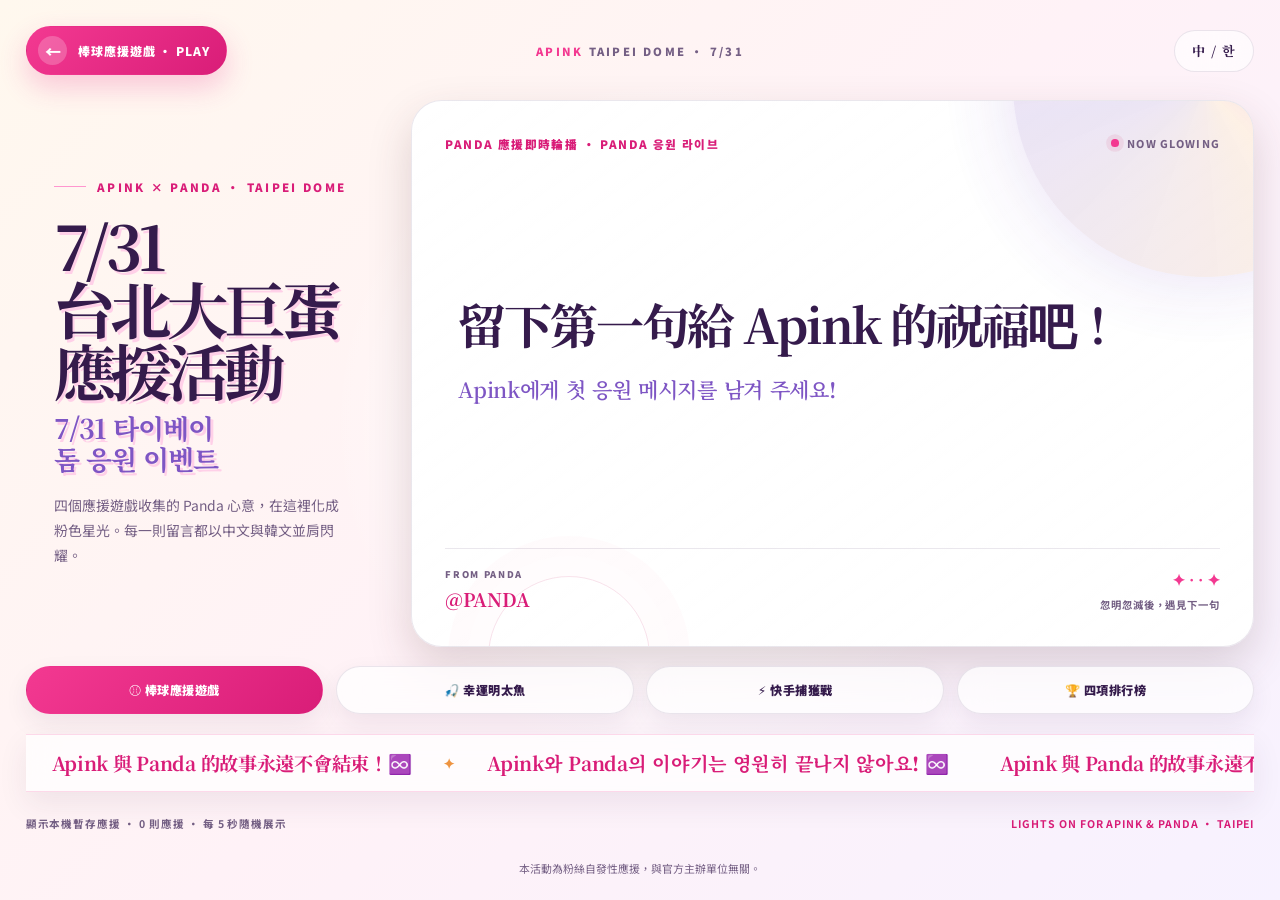
==== index.html @ 635378bd "Move baseball game to dedicated page" ====
<!doctype html>
<html lang="zh-Hant">
  <head>
    <meta charset="utf-8" />
    <meta name="viewport" content="width=device-width, initial-scale=1" />
    <title>7/31 台北大巨蛋應援活動 | Apink × PANDA</title>
    <meta
      name="description"
      content="7/31 Apink 台北大巨蛋應援活動首頁，隨機展示四個應援遊戲收集的中韓雙語留言。"
    />
    <link rel="preconnect" href="https://fonts.googleapis.com" />
    <link rel="preconnect" href="https://fonts.gstatic.com" crossorigin />
    <link
      href="https://fonts.googleapis.com/css2?family=Noto+Sans+KR:wght@500;700;900&amp;family=Noto+Sans+TC:wght@500;700;900&amp;family=Noto+Serif+KR:wght@600;700&amp;family=Noto+Serif+TC:wght@600;700&amp;family=Outfit:wght@500;700;900&amp;display=swap"
      rel="stylesheet"
    />
    <link rel="stylesheet" href="./cheer-wall.css?v=20260727-3" />
  </head>
  <body class="cheer-home-page">
    <a class="skip-link" href="#currentCheer">跳至目前應援留言</a>

    <div class="cheer-page-shell">
      <header class="cheer-topbar" aria-label="頁面導覽">
        <a class="cheer-back-link" href="./baseball.html">棒球應援遊戲 · PLAY</a>
        <p class="cheer-mini-brand"><span>Apink</span> Taipei Dome · 7/31</p>
        <div class="cheer-language" aria-label="中文與韓文雙語">中 / 한</div>
      </header>

      <main class="cheer-main">
        <section class="cheer-intro" aria-labelledby="cheerPageTitle">
          <p class="cheer-eyebrow">Apink × Panda · Taipei Dome</p>
          <h1 id="cheerPageTitle">
            7/31<br />台北大巨蛋<br />應援活動
            <span lang="ko">7/31 타이베이 돔 응원 이벤트</span>
          </h1>
          <p class="cheer-intro-copy">
            四個應援遊戲收集的 Panda 心意，在這裡化成粉色星光。每一則留言都以中文與韓文並肩閃耀。
          </p>
        </section>

        <article class="cheer-message-card" id="currentCheer" aria-live="polite">
          <header class="cheer-message-meta">
            <p class="cheer-wall-label">PANDA 應援即時輪播 · PANDA 응원 라이브</p>
            <span class="cheer-live-mark">NOW GLOWING</span>
          </header>

          <div class="cheer-message-stage" id="cheerMessageStage">
            <blockquote>
              <p class="cheer-quote-zh" id="cheerQuoteZh" lang="zh-Hant">應援留言正在聚集……</p>
              <p class="cheer-quote-ko" id="cheerQuoteKo" lang="ko">응원 메시지를 모으고 있어요…</p>
            </blockquote>
          </div>

          <footer class="cheer-message-footer">
            <p class="cheer-author" id="cheerAuthor">@PANDA</p>
            <p class="cheer-change-note">
              <span aria-hidden="true">✦ · · ✦</span>
              忽明忽滅後，遇見下一句
            </p>
          </footer>
        </article>
      </main>

      <nav class="cheer-site-nav" aria-label="應援活動遊戲導覽">
        <a class="cheer-nav-link cheer-nav-link--primary" href="./baseball.html">⚾ 棒球應援遊戲</a>
        <a class="cheer-nav-link" href="./fish.html">🎣 幸運明太魚</a>
        <a class="cheer-nav-link" href="./fish-swipe.html">⚡ 快手捕獲戰</a>
        <a class="cheer-nav-link" href="./leaderboard.html">🏆 四項排行榜</a>
      </nav>

      <section class="cheer-marquee" aria-label="持續播放的中韓雙語應援跑馬燈">
        <div class="cheer-marquee-track" id="cheerMarqueeTrack">
          <p class="cheer-marquee-group">
            <span lang="zh-Hant">Apink 與 Panda 的故事永遠不會結束！♾️</span>
            <span lang="ko">Apink와 Panda의 이야기는 영원히 끝나지 않아요! ♾️</span>
          </p>
          <p class="cheer-marquee-group" aria-hidden="true">
            <span lang="zh-Hant">Apink 與 Panda 的故事永遠不會結束！♾️</span>
            <span lang="ko">Apink와 Panda의 이야기는 영원히 끝나지 않아요! ♾️</span>
          </p>
        </div>
      </section>

      <footer class="cheer-bottom-note">
        <p id="cheerStatus">所有應援同步中 · 每 5 秒隨機展示</p>
        <p aria-hidden="true">LIGHTS ON FOR APINK &amp; PANDA · TAIPEI</p>
      </footer>
    </div>

    <p class="cheer-disclaimer">
      本活動為粉絲自發性應援，與官方主辦單位無關。
    </p>

    <script src="./support.js?v=20260727-1" defer></script>
  </body>
</html>
---- cheer-wall.css ----
:root {
  --cheer-pearl: #fff8f0;
  --cheer-paper: rgb(255 255 255 / 84%);
  --cheer-pink-50: #fff2f7;
  --cheer-pink-100: #ffd0e8;
  --cheer-pink-300: #ff96cf;
  --cheer-pink-500: #f33991;
  --cheer-pink-700: #d91d78;
  --cheer-lavender-100: #f7f2ff;
  --cheer-lavender-300: #bda7e7;
  --cheer-lavender-500: #7e56c4;
  --cheer-ink: #351b4c;
  --cheer-ink-soft: #745f84;
  --cheer-line: rgb(53 27 76 / 10%);
  --cheer-shadow: 0 18px 44px rgb(76 42 52 / 18%);
  --cheer-serif: "Noto Serif TC", "Noto Serif KR", "Songti TC", "AppleMyungjo", Georgia, serif;
  --cheer-sans: "Outfit", "Noto Sans TC", "Noto Sans KR", "PingFang TC", "Apple SD Gothic Neo", system-ui, sans-serif;
}

* {
  box-sizing: border-box;
}

html {
  min-width: 320px;
  color-scheme: light;
  background: var(--cheer-pearl);
}

body {
  min-height: 100svh;
  margin: 0;
  overflow-x: hidden;
  color: var(--cheer-ink);
  font-family: var(--cheer-sans);
  background:
    radial-gradient(circle at 53% 47%, rgb(255 255 255 / 92%) 0 15%, transparent 42%),
    linear-gradient(135deg, #fff8ee 0%, #fff2f7 50%, #f7f2ff 100%);
}

body::before,
body::after {
  position: fixed;
  z-index: -1;
  border-radius: 50%;
  content: "";
  pointer-events: none;
}

body::before {
  inset: 0;
  border: 0;
  border-radius: 0;
  background-image: radial-gradient(rgb(100 61 130 / 14%) 0.7px, transparent 0.7px);
  background-size: 11px 11px;
  mask-image: linear-gradient(to bottom, black, transparent 84%);
}

body::after {
  top: -11rem;
  right: -10rem;
  width: min(36vw, 34rem);
  aspect-ratio: 1;
  background: radial-gradient(circle, rgb(243 57 145 / 16%), rgb(126 86 196 / 8%) 48%, transparent 72%);
  border: 0;
  box-shadow: none;
}

a {
  color: inherit;
}

.skip-link {
  position: fixed;
  z-index: 50;
  top: 0.75rem;
  left: 0.75rem;
  padding: 0.75rem 1rem;
  border-radius: 999px;
  background: var(--cheer-ink);
  color: #fff;
  transform: translateY(-180%);
}

.skip-link:focus {
  transform: translateY(0);
}

.cheer-page-shell {
  display: grid;
  grid-template-rows: auto 1fr auto auto;
  gap: clamp(1.1rem, 2.2vh, 1.8rem);
  width: min(100% - clamp(1.25rem, 4vw, 5.5rem), 100rem);
  min-height: calc(100svh - 2.5rem);
  margin-inline: auto;
  padding-block: clamp(1rem, 2.3vh, 1.65rem) clamp(1.2rem, 2.7vh, 2.2rem);
}

.cheer-topbar {
  display: grid;
  grid-template-columns: 1fr auto 1fr;
  gap: 1.5rem;
  align-items: center;
  min-height: 3.75rem;
}

.cheer-back-link {
  display: inline-flex;
  gap: 0.65rem;
  align-items: center;
  justify-self: start;
  min-height: 2.75rem;
  padding: 0.55rem 1rem 0.55rem 0.7rem;
  color: #fff;
  background: linear-gradient(135deg, var(--cheer-pink-500), var(--cheer-pink-700));
  border: 1px solid transparent;
  border-radius: 999px;
  box-shadow: 0 12px 28px rgb(236 45 137 / 24%);
  font-size: 0.75rem;
  font-weight: 900;
  letter-spacing: 0.08em;
  text-decoration: none;
  backdrop-filter: blur(18px);
  transition: transform 180ms ease, border-color 180ms ease, background 180ms ease;
}

.cheer-back-link::before {
  display: grid;
  width: 1.85rem;
  aspect-ratio: 1;
  place-items: center;
  background: rgb(255 255 255 / 22%);
  border-radius: 50%;
  content: "←";
  font-size: 1rem;
  letter-spacing: 0;
}

.cheer-back-link:hover,
.cheer-back-link:focus-visible {
  background: linear-gradient(135deg, var(--cheer-pink-500), var(--cheer-pink-700));
  border-color: transparent;
  box-shadow: 0 16px 34px rgb(236 45 137 / 32%);
  outline: none;
  transform: translateY(-2px);
}

.cheer-site-nav {
  display: grid;
  grid-template-columns: repeat(4, minmax(0, 1fr));
  gap: clamp(0.55rem, 1vw, 0.9rem);
}

.cheer-nav-link {
  display: inline-flex;
  align-items: center;
  justify-content: center;
  min-height: 3rem;
  padding: 0.72rem 0.9rem;
  color: var(--cheer-ink);
  background: rgb(255 255 255 / 72%);
  border: 1px solid var(--cheer-line);
  border-radius: 999px;
  box-shadow: 0 10px 24px rgb(64 35 81 / 8%);
  font-size: 0.76rem;
  font-weight: 900;
  letter-spacing: 0.04em;
  text-align: center;
  text-decoration: none;
  backdrop-filter: blur(16px);
  transition: transform 180ms ease, border-color 180ms ease, box-shadow 180ms ease;
}

.cheer-nav-link:hover,
.cheer-nav-link:focus-visible {
  border-color: rgb(243 57 145 / 35%);
  box-shadow: 0 14px 30px rgb(126 86 196 / 16%);
  outline: none;
  transform: translateY(-2px);
}

.cheer-nav-link--primary {
  color: #fff;
  background: linear-gradient(135deg, var(--cheer-pink-500), var(--cheer-pink-700));
  border-color: transparent;
}

.cheer-mini-brand {
  margin: 0;
  color: var(--cheer-ink-soft);
  font-size: 0.7rem;
  font-weight: 900;
  letter-spacing: 0.2em;
  text-align: center;
  text-transform: uppercase;
}

.cheer-mini-brand span {
  color: var(--cheer-pink-500);
}

.cheer-language {
  justify-self: end;
  min-width: 5rem;
  padding: 0.66rem 0.9rem;
  color: var(--cheer-ink);
  background: rgb(255 255 255 / 64%);
  border: 1px solid var(--cheer-line);
  border-radius: 999px;
  font-family: var(--cheer-serif);
  font-size: 0.82rem;
  font-weight: 700;
  letter-spacing: 0.12em;
  text-align: center;
  backdrop-filter: blur(16px);
}

.cheer-main {
  display: grid;
  grid-template-columns: minmax(17rem, 0.65fr) minmax(32rem, 1.55fr);
  gap: clamp(1rem, 2.5vw, 2.5rem);
  align-items: stretch;
  min-height: 0;
}

.cheer-intro {
  position: relative;
  display: flex;
  flex-direction: column;
  justify-content: center;
  padding: clamp(1.25rem, 2.2vw, 2.2rem);
}

.cheer-eyebrow {
  display: flex;
  gap: 0.7rem;
  align-items: center;
  margin: 0 0 1.2rem;
  color: var(--cheer-pink-700);
  font-size: 0.72rem;
  font-weight: 900;
  letter-spacing: 0.2em;
  text-transform: uppercase;
}

.cheer-eyebrow::before {
  width: 2rem;
  height: 1px;
  background: var(--cheer-pink-300);
  content: "";
}

.cheer-intro h1 {
  max-width: 8.8em;
  margin: 0;
  font-family: var(--cheer-serif);
  font-size: clamp(3.15rem, 5.25vw, 6rem);
  font-weight: 700;
  line-height: 0.98;
  letter-spacing: -0.07em;
  text-shadow: 0.04em 0.055em 0 var(--cheer-pink-100);
  text-wrap: balance;
}

.cheer-intro h1 span {
  display: block;
  margin-top: 0.36em;
  color: var(--cheer-lavender-500);
  font-size: 0.44em;
  line-height: 1.17;
  letter-spacing: -0.035em;
}

.cheer-home-page .cheer-intro h1 {
  max-width: 9.5em;
  font-size: clamp(2.75rem, 4.8vw, 5.4rem);
  line-height: 1.02;
}

.cheer-intro-copy {
  max-width: 31rem;
  margin: clamp(1.15rem, 2vh, 1.75rem) 0 0;
  color: var(--cheer-ink-soft);
  font-size: clamp(0.87rem, 1.05vw, 1.06rem);
  line-height: 1.8;
}

.cheer-message-card {
  position: relative;
  isolation: isolate;
  display: grid;
  grid-template-rows: auto 1fr auto;
  min-height: 0;
  padding: clamp(1.25rem, 2.6vw, 2.7rem);
  overflow: hidden;
  background:
    linear-gradient(145deg, rgb(255 255 255 / 90%), rgb(255 255 255 / 72%)),
    var(--cheer-paper);
  border: 1px solid var(--cheer-line);
  border-radius: clamp(1.5rem, 2.4vw, 2.25rem);
  box-shadow: var(--cheer-shadow);
  backdrop-filter: blur(22px);
}

.cheer-message-card::before {
  position: absolute;
  z-index: -1;
  top: -13rem;
  right: -9rem;
  width: 24rem;
  aspect-ratio: 1;
  background:
    radial-gradient(circle, rgb(255 255 255 / 90%) 0 3%, transparent 4%),
    conic-gradient(from 20deg, rgb(243 57 145 / 24%), rgb(238 148 64 / 16%), rgb(126 86 196 / 18%), rgb(243 57 145 / 24%));
  border-radius: 50%;
  box-shadow: 0 0 80px rgb(126 86 196 / 22%);
  content: "";
  opacity: 0.85;
  animation: cheerSlowSpin 22s linear infinite;
}

.cheer-message-card::after {
  position: absolute;
  z-index: -1;
  left: 9%;
  bottom: -5.8rem;
  width: 10rem;
  height: 10rem;
  border: 1px solid rgb(214 83 135 / 17%);
  border-radius: 50%;
  box-shadow:
    0 0 0 1.25rem rgb(255 255 255 / 26%),
    0 0 0 2.5rem rgb(239 159 190 / 4.5%);
  content: "";
}

.cheer-message-meta {
  display: flex;
  gap: 1rem;
  align-items: center;
  justify-content: space-between;
}

.cheer-wall-label {
  margin: 0;
  color: var(--cheer-pink-700);
  font-size: 0.73rem;
  font-weight: 900;
  letter-spacing: 0.12em;
}

.cheer-live-mark {
  display: inline-flex;
  gap: 0.5rem;
  align-items: center;
  color: var(--cheer-ink-soft);
  font-size: 0.67rem;
  font-weight: 800;
  letter-spacing: 0.12em;
}

.cheer-live-mark::before {
  width: 0.48rem;
  aspect-ratio: 1;
  background: var(--cheer-pink-500);
  border-radius: 50%;
  box-shadow: 0 0 0 0.3rem rgb(214 83 135 / 12%);
  content: "";
  animation: cheerLivePulse 1.9s ease-in-out infinite;
}

.cheer-message-stage {
  display: flex;
  flex-direction: column;
  justify-content: center;
  padding: clamp(1.6rem, 4.2vh, 3.5rem) clamp(0rem, 1vw, 1rem);
}

.cheer-message-stage.is-changing {
  animation: cheerSentenceChange 900ms ease-in-out both;
}

.cheer-message-stage blockquote {
  margin: 0;
}

.cheer-quote-zh,
.cheer-quote-ko {
  font-family: var(--cheer-serif);
  text-wrap: balance;
}

.cheer-quote-zh {
  max-width: 16em;
  margin: 0;
  color: var(--cheer-ink);
  font-size: clamp(2.35rem, 3.75vw, 4.65rem);
  font-weight: 700;
  line-height: 1.2;
  letter-spacing: -0.045em;
}

.cheer-quote-ko {
  max-width: 27em;
  margin: clamp(1rem, 2.2vh, 1.55rem) 0 0;
  color: var(--cheer-lavender-500);
  font-size: clamp(1.08rem, 1.65vw, 1.78rem);
  font-weight: 600;
  line-height: 1.52;
  letter-spacing: -0.015em;
}

.cheer-message-footer {
  display: flex;
  gap: 1.5rem;
  align-items: end;
  justify-content: space-between;
  padding-top: clamp(1rem, 2vh, 1.4rem);
  border-top: 1px solid var(--cheer-line);
}

.cheer-author {
  margin: 0;
  color: var(--cheer-pink-700);
  font-family: var(--cheer-serif);
  font-size: clamp(1.15rem, 1.45vw, 1.5rem);
  font-weight: 700;
}

.cheer-author::before {
  display: block;
  margin-bottom: 0.3rem;
  color: var(--cheer-ink-soft);
  content: "FROM PANDA";
  font-family: var(--cheer-sans);
  font-size: 0.58rem;
  font-weight: 900;
  letter-spacing: 0.18em;
}

.cheer-change-note {
  margin: 0;
  color: var(--cheer-ink-soft);
  font-size: 0.65rem;
  font-weight: 700;
  letter-spacing: 0.09em;
  text-align: right;
}

.cheer-change-note span {
  display: block;
  margin-bottom: 0.42rem;
  color: var(--cheer-pink-500);
  font-family: var(--cheer-serif);
  font-size: 1rem;
  letter-spacing: 0;
}

.cheer-marquee {
  width: 100%;
  overflow: hidden;
  background: rgb(255 255 255 / 74%);
  border-block: 1px solid rgb(243 57 145 / 18%);
  box-shadow: 0 12px 30px rgb(64 35 81 / 8%);
  backdrop-filter: blur(14px);
}

.cheer-marquee-track {
  display: flex;
  width: max-content;
  animation: cheerMarquee 42s linear infinite;
  will-change: transform;
}

.cheer-marquee-group {
  display: flex;
  flex-shrink: 0;
  align-items: center;
  min-width: max-content;
  margin: 0;
  padding: clamp(0.75rem, 1.6vh, 1.1rem) 1.6rem;
  color: var(--cheer-pink-700);
  font-family: var(--cheer-serif);
  font-size: clamp(1.05rem, 1.5vw, 1.55rem);
  font-weight: 700;
  letter-spacing: -0.015em;
  white-space: nowrap;
}

.cheer-marquee-group span {
  display: inline-flex;
  align-items: center;
}

.cheer-marquee-group span + span::before {
  margin-inline: 2rem;
  color: #ee9440;
  content: "✦";
  font-size: 0.75em;
}

.cheer-bottom-note {
  display: flex;
  gap: 1rem;
  align-items: center;
  justify-content: space-between;
  min-height: 1.5rem;
  color: var(--cheer-ink-soft);
  font-size: 0.66rem;
  font-weight: 700;
  letter-spacing: 0.09em;
}

.cheer-bottom-note p {
  margin: 0;
}

.cheer-bottom-note p:last-child {
  color: var(--cheer-pink-700);
  text-align: right;
}

.cheer-disclaimer {
  width: min(100% - 2rem, 100rem);
  margin: 0 auto 1.25rem;
  color: var(--cheer-ink-soft);
  font-size: 0.68rem;
  text-align: center;
}

@keyframes cheerMarquee {
  to {
    transform: translateX(-50%);
  }
}

@keyframes cheerSentenceChange {
  0%,
  100% {
    opacity: 1;
    filter: blur(0);
    transform: translateY(0);
  }
  22% {
    opacity: 0.12;
    filter: blur(2px);
    transform: translateY(3px);
  }
  40% {
    opacity: 0.72;
    filter: blur(0.5px);
  }
  55% {
    opacity: 0.06;
    filter: blur(2.5px);
    transform: translateY(-3px);
  }
  72% {
    opacity: 0.48;
    filter: blur(1px);
  }
}

@keyframes cheerLivePulse {
  50% {
    opacity: 0.42;
    box-shadow: 0 0 0 0.55rem rgb(214 83 135 / 6%);
    transform: scale(0.72);
  }
}

@keyframes cheerSlowSpin {
  to {
    transform: rotate(360deg);
  }
}

@media (max-width: 920px) {
  .cheer-page-shell {
    grid-template-rows: auto auto auto auto;
  }

  .cheer-main {
    grid-template-columns: 1fr;
  }

  .cheer-intro {
    padding-inline: 0.4rem;
  }

  .cheer-intro h1 {
    max-width: none;
  }

  .cheer-intro-copy {
    display: none;
  }

  .cheer-message-card {
    min-height: min(34rem, 60svh);
  }
}

@media (max-width: 620px) {
  .cheer-page-shell {
    gap: 0.85rem;
    width: min(100% - 1rem, 100rem);
    padding-block: 0.6rem 1rem;
  }

  .cheer-topbar {
    grid-template-columns: 1fr auto;
    gap: 0.7rem;
  }

  .cheer-mini-brand {
    display: none;
  }

  .cheer-back-link {
    min-height: 2.5rem;
    padding-right: 0.75rem;
    font-size: 0.62rem;
    letter-spacing: 0.05em;
  }

  .cheer-language {
    min-width: 4.5rem;
    padding-inline: 0.68rem;
  }

  .cheer-site-nav {
    grid-template-columns: repeat(2, minmax(0, 1fr));
    gap: 0.5rem;
  }

  .cheer-nav-link {
    min-height: 2.7rem;
    padding: 0.65rem 0.55rem;
    font-size: 0.68rem;
  }

  .cheer-intro {
    padding: 0.5rem 0.2rem 0.2rem;
  }

  .cheer-eyebrow {
    margin-bottom: 0.7rem;
  }

  .cheer-intro h1 {
    font-size: clamp(2.65rem, 15vw, 4rem);
  }

  .cheer-home-page .cheer-intro h1 {
    font-size: clamp(2.35rem, 12vw, 3.45rem);
    line-height: 1.04;
  }

  .cheer-message-card {
    min-height: 31.5rem;
    padding: 1rem;
    border-radius: 1.65rem;
  }

  .cheer-message-meta {
    align-items: flex-start;
  }

  .cheer-wall-label {
    max-width: 15rem;
    font-size: 0.64rem;
    line-height: 1.5;
  }

  .cheer-live-mark {
    font-size: 0;
  }

  .cheer-message-stage {
    padding-block: 1.5rem;
  }

  .cheer-quote-zh {
    font-size: clamp(2.05rem, 10.5vw, 3.15rem);
    line-height: 1.18;
  }

  .cheer-quote-ko {
    font-size: clamp(1.03rem, 4.7vw, 1.3rem);
  }

  .cheer-message-footer {
    align-items: center;
  }

  .cheer-change-note {
    max-width: 8rem;
    letter-spacing: 0.04em;
  }

  .cheer-bottom-note {
    display: block;
    padding-inline: 0.25rem;
    line-height: 1.55;
  }

  .cheer-bottom-note p:last-child {
    display: none;
  }
}

@media (prefers-reduced-motion: reduce) {
  *,
  *::before,
  *::after {
    scroll-behavior: auto !important;
    animation-duration: 1ms !important;
    animation-iteration-count: 1 !important;
  }

  .cheer-marquee-track {
    width: auto;
  }

  .cheer-marquee-group[aria-hidden="true"] {
    display: none;
  }
}
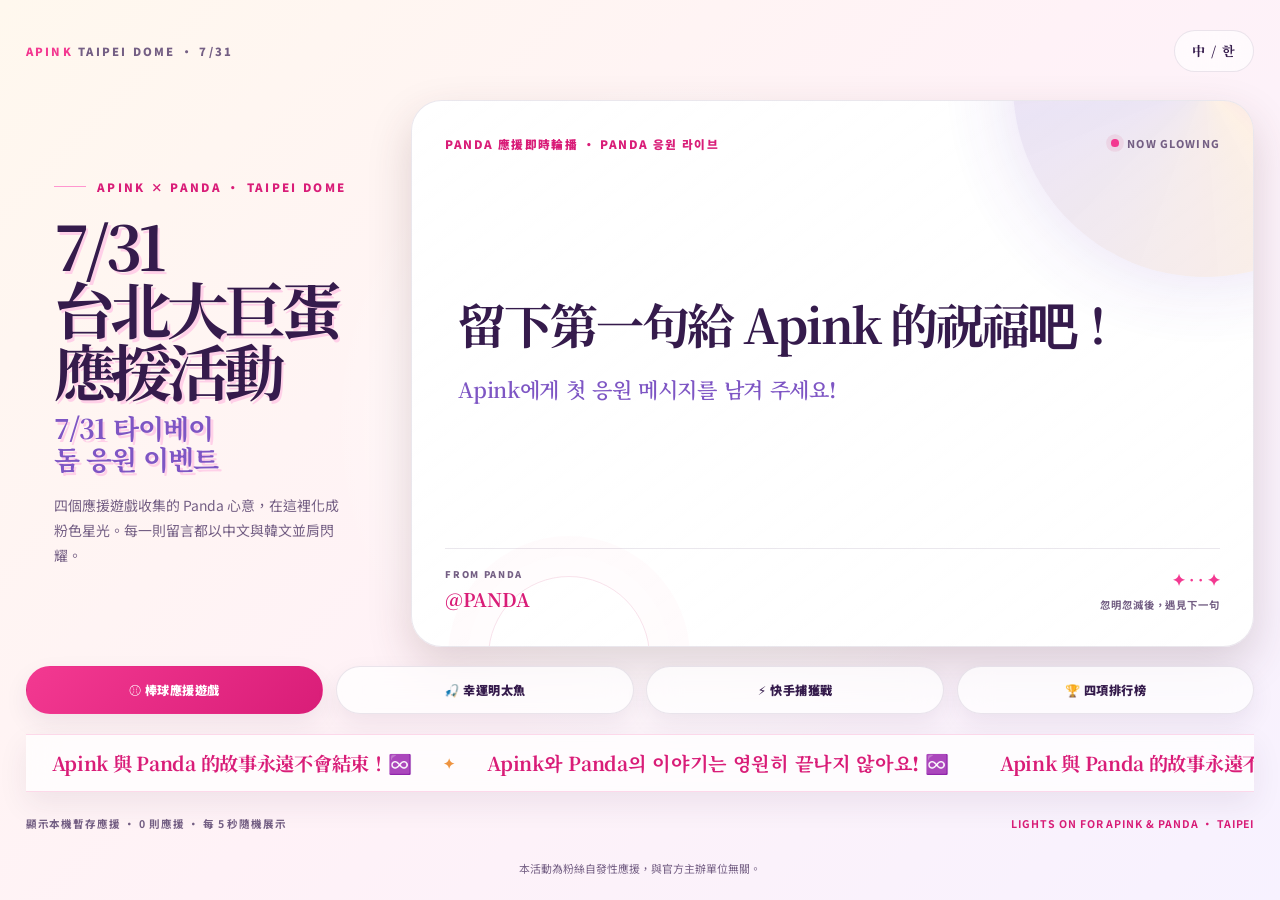
==== commit 5fdb735f: "Focus baseball page on the game" ====
--- a/index.html
+++ b/index.html
@@ -14,14 +14,13 @@
       href="https://fonts.googleapis.com/css2?family=Noto+Sans+KR:wght@500;700;900&amp;family=Noto+Sans+TC:wght@500;700;900&amp;family=Noto+Serif+KR:wght@600;700&amp;family=Noto+Serif+TC:wght@600;700&amp;family=Outfit:wght@500;700;900&amp;display=swap"
       rel="stylesheet"
     />
-    <link rel="stylesheet" href="./cheer-wall.css?v=20260727-3" />
+    <link rel="stylesheet" href="./cheer-wall.css?v=20260727-4" />
   </head>
   <body class="cheer-home-page">
     <a class="skip-link" href="#currentCheer">跳至目前應援留言</a>
 
     <div class="cheer-page-shell">
       <header class="cheer-topbar" aria-label="頁面導覽">
-        <a class="cheer-back-link" href="./baseball.html">棒球應援遊戲 · PLAY</a>
         <p class="cheer-mini-brand"><span>Apink</span> Taipei Dome · 7/31</p>
         <div class="cheer-language" aria-label="中文與韓文雙語">中 / 한</div>
       </header>
--- a/cheer-wall.css
+++ b/cheer-wall.css
@@ -104,6 +104,19 @@
   min-height: 3.75rem;
 }
 
+.cheer-home-page .cheer-topbar {
+  grid-template-columns: 1fr auto;
+}
+
+.cheer-home-page .cheer-mini-brand {
+  justify-self: start;
+  text-align: left;
+}
+
+.cheer-home-page .cheer-language {
+  grid-column: 2;
+}
+
 .cheer-back-link {
   display: inline-flex;
   gap: 0.65rem;
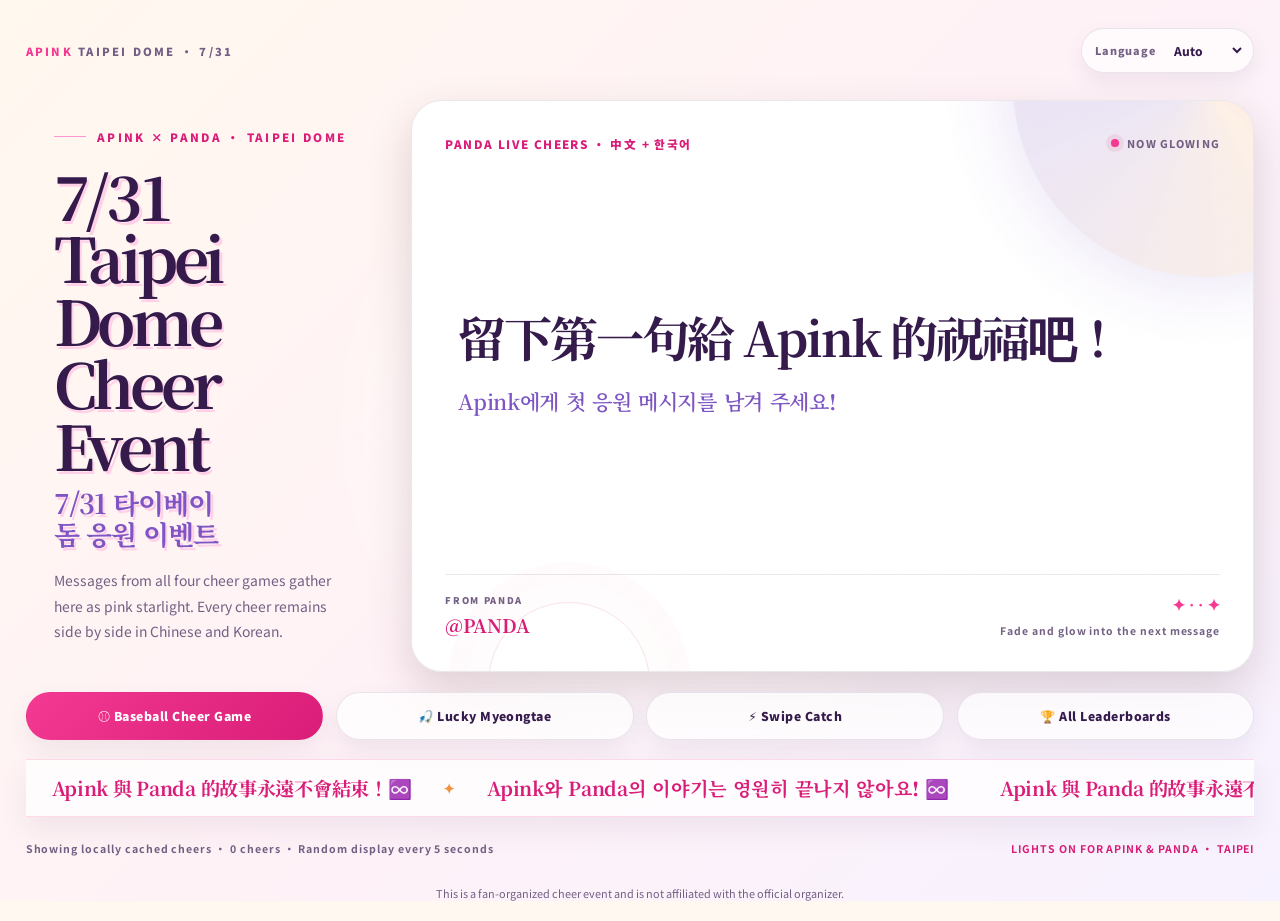
==== commit 7d65af5f: "Add multilingual controls to homepage" ====
--- a/index.html
+++ b/index.html
@@ -14,33 +14,42 @@
       href="https://fonts.googleapis.com/css2?family=Noto+Sans+KR:wght@500;700;900&amp;family=Noto+Sans+TC:wght@500;700;900&amp;family=Noto+Serif+KR:wght@600;700&amp;family=Noto+Serif+TC:wght@600;700&amp;family=Outfit:wght@500;700;900&amp;display=swap"
       rel="stylesheet"
     />
-    <link rel="stylesheet" href="./cheer-wall.css?v=20260727-4" />
+    <link rel="stylesheet" href="./cheer-wall.css?v=20260727-5" />
   </head>
   <body class="cheer-home-page">
-    <a class="skip-link" href="#currentCheer">跳至目前應援留言</a>
+    <a class="skip-link" id="homeSkipLink" href="#currentCheer">跳至目前應援留言</a>
 
     <div class="cheer-page-shell">
-      <header class="cheer-topbar" aria-label="頁面導覽">
+      <header class="cheer-topbar" id="homeTopbar" aria-label="頁面導覽">
         <p class="cheer-mini-brand"><span>Apink</span> Taipei Dome · 7/31</p>
-        <div class="cheer-language" aria-label="中文與韓文雙語">中 / 한</div>
+        <div class="cheer-language-control">
+          <label id="homeLanguageLabel" for="homeLanguageSelect">語言</label>
+          <select id="homeLanguageSelect" aria-labelledby="homeLanguageLabel">
+            <option value="auto">自動</option>
+            <option value="zh">繁體中文</option>
+            <option value="en">English</option>
+            <option value="ja">日本語</option>
+            <option value="ko">한국어</option>
+          </select>
+        </div>
       </header>
 
       <main class="cheer-main">
         <section class="cheer-intro" aria-labelledby="cheerPageTitle">
-          <p class="cheer-eyebrow">Apink × Panda · Taipei Dome</p>
+          <p class="cheer-eyebrow" id="homeEyebrow">Apink × Panda · Taipei Dome</p>
           <h1 id="cheerPageTitle">
             7/31<br />台北大巨蛋<br />應援活動
             <span lang="ko">7/31 타이베이 돔 응원 이벤트</span>
           </h1>
-          <p class="cheer-intro-copy">
+          <p class="cheer-intro-copy" id="homeIntroCopy">
             四個應援遊戲收集的 Panda 心意，在這裡化成粉色星光。每一則留言都以中文與韓文並肩閃耀。
           </p>
         </section>
 
         <article class="cheer-message-card" id="currentCheer" aria-live="polite">
           <header class="cheer-message-meta">
-            <p class="cheer-wall-label">PANDA 應援即時輪播 · PANDA 응원 라이브</p>
-            <span class="cheer-live-mark">NOW GLOWING</span>
+            <p class="cheer-wall-label" id="homeWallLabel">PANDA 應援即時輪播 · PANDA 응원 라이브</p>
+            <span class="cheer-live-mark" id="homeLiveMark">NOW GLOWING</span>
           </header>
 
           <div class="cheer-message-stage" id="cheerMessageStage">
@@ -52,7 +61,7 @@
 
           <footer class="cheer-message-footer">
             <p class="cheer-author" id="cheerAuthor">@PANDA</p>
-            <p class="cheer-change-note">
+            <p class="cheer-change-note" id="homeChangeNote">
               <span aria-hidden="true">✦ · · ✦</span>
               忽明忽滅後，遇見下一句
             </p>
@@ -60,14 +69,14 @@
         </article>
       </main>
 
-      <nav class="cheer-site-nav" aria-label="應援活動遊戲導覽">
-        <a class="cheer-nav-link cheer-nav-link--primary" href="./baseball.html">⚾ 棒球應援遊戲</a>
-        <a class="cheer-nav-link" href="./fish.html">🎣 幸運明太魚</a>
-        <a class="cheer-nav-link" href="./fish-swipe.html">⚡ 快手捕獲戰</a>
-        <a class="cheer-nav-link" href="./leaderboard.html">🏆 四項排行榜</a>
+      <nav class="cheer-site-nav" id="homeSiteNav" aria-label="應援活動遊戲導覽">
+        <a class="cheer-nav-link cheer-nav-link--primary" id="homeBaseballLink" href="./baseball.html">⚾ 棒球應援遊戲</a>
+        <a class="cheer-nav-link" id="homeFishLink" href="./fish.html">🎣 幸運明太魚</a>
+        <a class="cheer-nav-link" id="homeSwipeLink" href="./fish-swipe.html">⚡ 快手捕獲戰</a>
+        <a class="cheer-nav-link" id="homeLeaderboardLink" href="./leaderboard.html">🏆 四項排行榜</a>
       </nav>
 
-      <section class="cheer-marquee" aria-label="持續播放的中韓雙語應援跑馬燈">
+      <section class="cheer-marquee" id="homeMarquee" aria-label="持續播放的中韓雙語應援跑馬燈">
         <div class="cheer-marquee-track" id="cheerMarqueeTrack">
           <p class="cheer-marquee-group">
             <span lang="zh-Hant">Apink 與 Panda 的故事永遠不會結束！♾️</span>
@@ -86,10 +95,10 @@
       </footer>
     </div>
 
-    <p class="cheer-disclaimer">
+    <p class="cheer-disclaimer" id="homeDisclaimer">
       本活動為粉絲自發性應援，與官方主辦單位無關。
     </p>
 
-    <script src="./support.js?v=20260727-1" defer></script>
+    <script src="./support.js?v=20260727-2" defer></script>
   </body>
 </html>
--- a/cheer-wall.css
+++ b/cheer-wall.css
@@ -113,7 +113,7 @@
   text-align: left;
 }
 
-.cheer-home-page .cheer-language {
+.cheer-home-page .cheer-language-control {
   grid-column: 2;
 }
 
@@ -228,6 +228,45 @@
   backdrop-filter: blur(16px);
 }
 
+.cheer-language-control {
+  display: inline-flex;
+  gap: 0.5rem;
+  align-items: center;
+  justify-self: end;
+  min-height: 2.75rem;
+  padding: 0.45rem 0.55rem 0.45rem 0.8rem;
+  color: var(--cheer-ink);
+  background: rgb(255 255 255 / 68%);
+  border: 1px solid var(--cheer-line);
+  border-radius: 999px;
+  box-shadow: 0 8px 20px rgb(64 35 81 / 8%);
+  backdrop-filter: blur(16px);
+}
+
+.cheer-language-control label {
+  color: var(--cheer-ink-soft);
+  font-size: 0.67rem;
+  font-weight: 900;
+  letter-spacing: 0.08em;
+}
+
+.cheer-language-control select {
+  max-width: 8.5rem;
+  padding: 0.3rem 0.4rem;
+  color: var(--cheer-ink);
+  background: transparent;
+  border: 0;
+  font-family: var(--cheer-sans);
+  font-size: 0.75rem;
+  font-weight: 800;
+}
+
+.cheer-language-control select:focus-visible {
+  border-radius: 999px;
+  outline: 2px solid rgb(243 57 145 / 30%);
+  outline-offset: 2px;
+}
+
 .cheer-main {
   display: grid;
   grid-template-columns: minmax(17rem, 0.65fr) minmax(32rem, 1.55fr);
@@ -642,6 +681,21 @@
     padding-inline: 0.68rem;
   }
 
+  .cheer-language-control {
+    gap: 0.25rem;
+    min-height: 2.5rem;
+    padding-inline: 0.55rem;
+  }
+
+  .cheer-language-control label {
+    display: none;
+  }
+
+  .cheer-language-control select {
+    max-width: 7.25rem;
+    font-size: 0.7rem;
+  }
+
   .cheer-site-nav {
     grid-template-columns: repeat(2, minmax(0, 1fr));
     gap: 0.5rem;
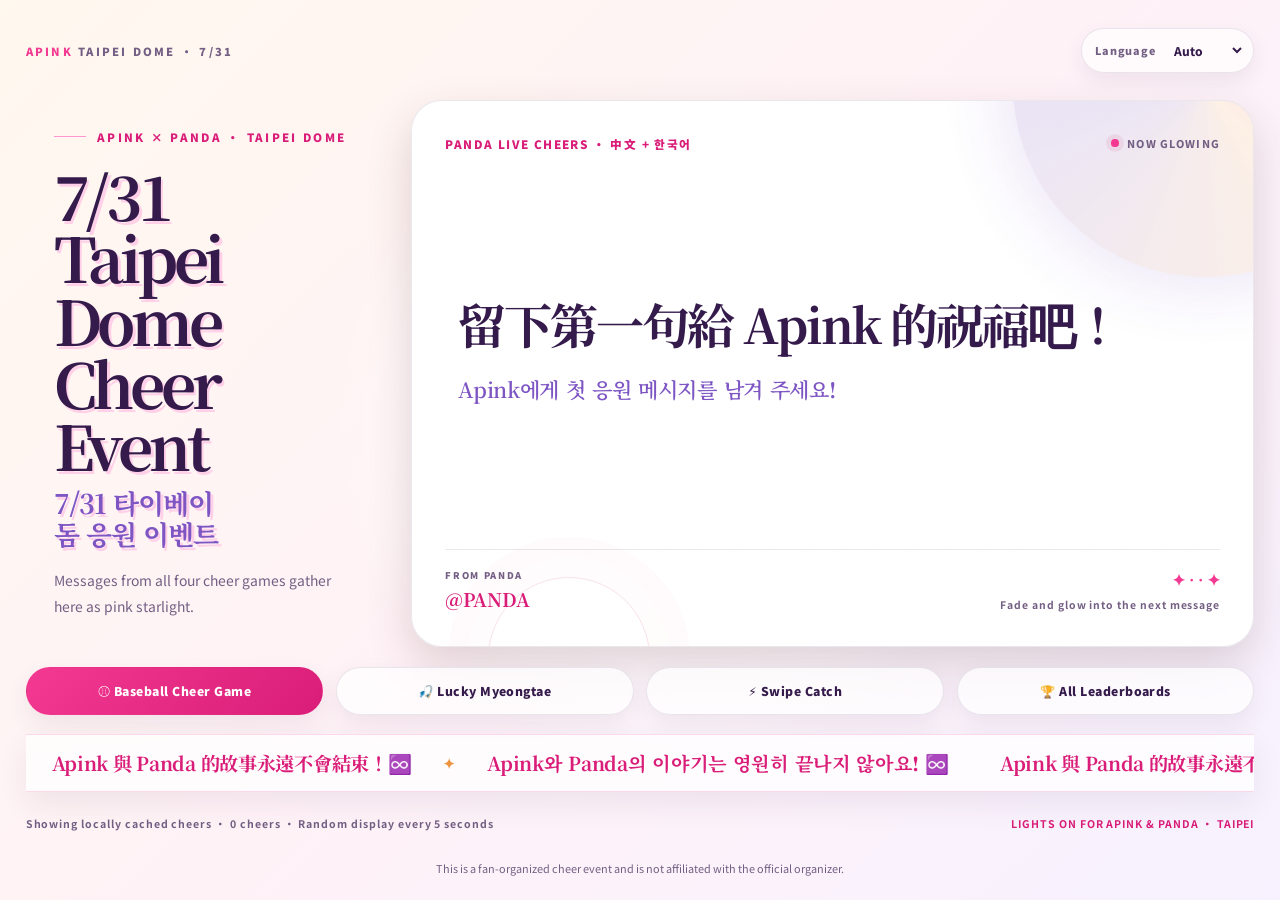
==== commit b50c1e4e: "Simplify cheer wall introduction" ====
--- a/index.html
+++ b/index.html
@@ -42,7 +42,7 @@
             <span lang="ko">7/31 타이베이 돔 응원 이벤트</span>
           </h1>
           <p class="cheer-intro-copy" id="homeIntroCopy">
-            四個應援遊戲收集的 Panda 心意，在這裡化成粉色星光。每一則留言都以中文與韓文並肩閃耀。
+            四個應援遊戲收集的 Panda 心意，在這裡化成粉色星光。
           </p>
         </section>
 
@@ -99,6 +99,6 @@
       本活動為粉絲自發性應援，與官方主辦單位無關。
     </p>
 
-    <script src="./support.js?v=20260727-2" defer></script>
+    <script src="./support.js?v=20260727-3" defer></script>
   </body>
 </html>
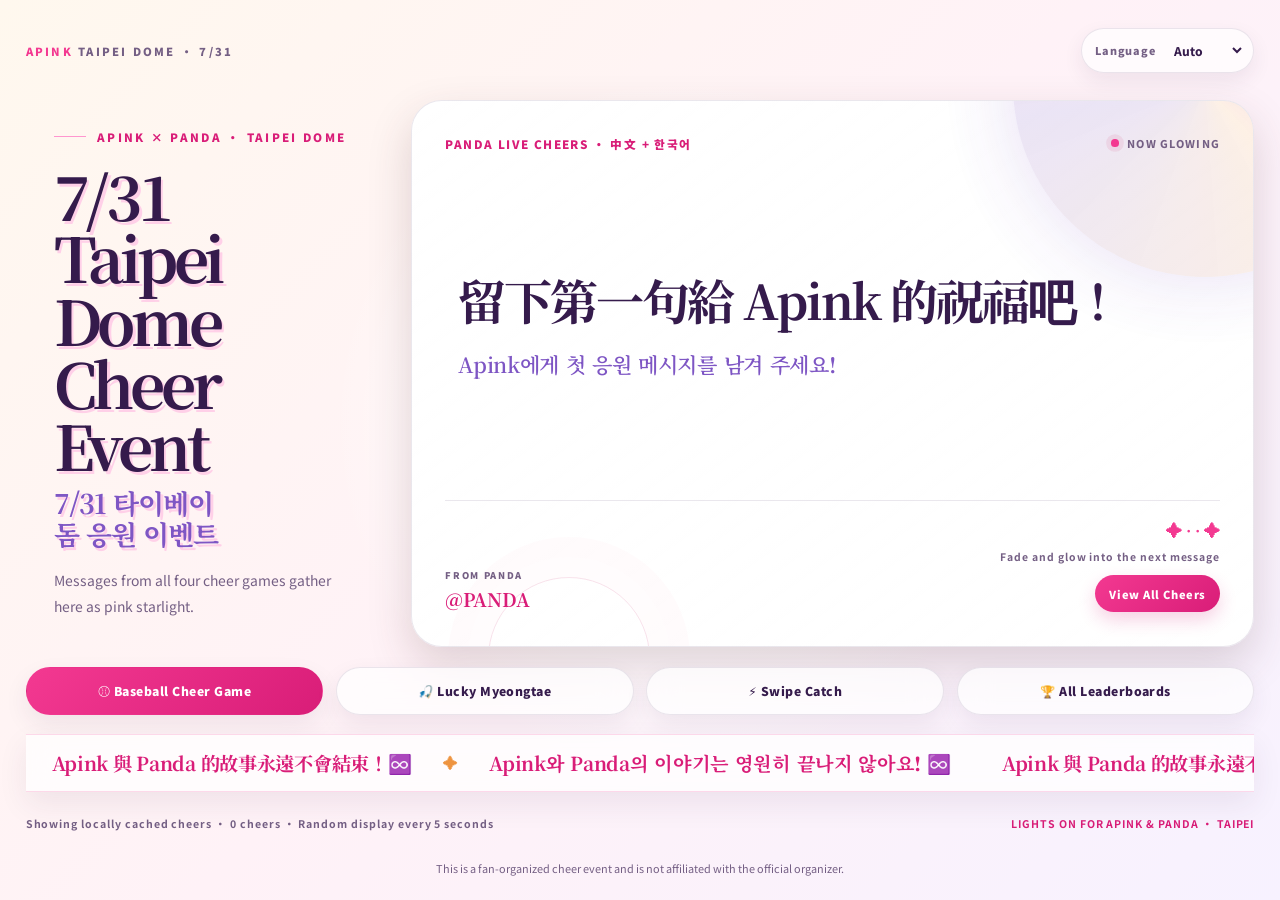
==== commit bcb1b253: "Add all-cheers flip card to homepage" ====
--- a/index.html
+++ b/index.html
@@ -14,7 +14,7 @@
       href="https://fonts.googleapis.com/css2?family=Noto+Sans+KR:wght@500;700;900&amp;family=Noto+Sans+TC:wght@500;700;900&amp;family=Noto+Serif+KR:wght@600;700&amp;family=Noto+Serif+TC:wght@600;700&amp;family=Outfit:wght@500;700;900&amp;display=swap"
       rel="stylesheet"
     />
-    <link rel="stylesheet" href="./cheer-wall.css?v=20260727-5" />
+    <link rel="stylesheet" href="./cheer-wall.css?v=20260727-6" />
   </head>
   <body class="cheer-home-page">
     <a class="skip-link" id="homeSkipLink" href="#currentCheer">跳至目前應援留言</a>
@@ -46,27 +46,72 @@
           </p>
         </section>
 
-        <article class="cheer-message-card" id="currentCheer" aria-live="polite">
-          <header class="cheer-message-meta">
-            <p class="cheer-wall-label" id="homeWallLabel">PANDA 應援即時輪播 · PANDA 응원 라이브</p>
-            <span class="cheer-live-mark" id="homeLiveMark">NOW GLOWING</span>
-          </header>
+        <div class="cheer-card-scene" id="cheerCardScene">
+          <div class="cheer-card-inner" id="cheerCardInner">
+            <article
+              class="cheer-message-card cheer-card-face cheer-card-front"
+              id="currentCheer"
+              aria-live="polite"
+            >
+              <header class="cheer-message-meta">
+                <p class="cheer-wall-label" id="homeWallLabel">PANDA 應援即時輪播 · PANDA 응원 라이브</p>
+                <span class="cheer-live-mark" id="homeLiveMark">NOW GLOWING</span>
+              </header>
 
-          <div class="cheer-message-stage" id="cheerMessageStage">
-            <blockquote>
-              <p class="cheer-quote-zh" id="cheerQuoteZh" lang="zh-Hant">應援留言正在聚集……</p>
-              <p class="cheer-quote-ko" id="cheerQuoteKo" lang="ko">응원 메시지를 모으고 있어요…</p>
-            </blockquote>
+              <div class="cheer-message-stage" id="cheerMessageStage">
+                <blockquote>
+                  <p class="cheer-quote-zh" id="cheerQuoteZh" lang="zh-Hant">應援留言正在聚集……</p>
+                  <p class="cheer-quote-ko" id="cheerQuoteKo" lang="ko">응원 메시지를 모으고 있어요…</p>
+                </blockquote>
+              </div>
+
+              <footer class="cheer-message-footer">
+                <p class="cheer-author" id="cheerAuthor">@PANDA</p>
+                <div class="cheer-card-front-actions">
+                  <p class="cheer-change-note" id="homeChangeNote">
+                    <span aria-hidden="true">✦ · · ✦</span>
+                    忽明忽滅後，遇見下一句
+                  </p>
+                  <button class="cheer-card-toggle" id="showAllCheersButton" type="button">
+                    查看全部留言
+                  </button>
+                </div>
+              </footer>
+            </article>
+
+            <section
+              class="cheer-message-card cheer-card-face cheer-card-back"
+              id="allCheersPanel"
+              aria-labelledby="allCheersTitle"
+              aria-hidden="true"
+              inert
+            >
+              <header class="cheer-all-header">
+                <div>
+                  <p class="cheer-all-eyebrow">ALL PANDA CHEERS</p>
+                  <h2 id="allCheersTitle">所有應援留言</h2>
+                </div>
+                <button class="cheer-card-toggle" id="hideAllCheersButton" type="button">
+                  回到單則輪播
+                </button>
+              </header>
+
+              <ol
+                class="cheer-all-list"
+                id="allCheersList"
+                aria-label="所有中韓應援留言"
+                tabindex="-1"
+              >
+                <li class="cheer-all-empty" id="allCheersEmpty">留言載入中……</li>
+              </ol>
+
+              <footer class="cheer-all-footer">
+                <p id="allCheersCount">0 則留言</p>
+                <p aria-hidden="true">中文 · 한국어</p>
+              </footer>
+            </section>
           </div>
-
-          <footer class="cheer-message-footer">
-            <p class="cheer-author" id="cheerAuthor">@PANDA</p>
-            <p class="cheer-change-note" id="homeChangeNote">
-              <span aria-hidden="true">✦ · · ✦</span>
-              忽明忽滅後，遇見下一句
-            </p>
-          </footer>
-        </article>
+        </div>
       </main>
 
       <nav class="cheer-site-nav" id="homeSiteNav" aria-label="應援活動遊戲導覽">
@@ -99,6 +144,6 @@
       本活動為粉絲自發性應援，與官方主辦單位無關。
     </p>
 
-    <script src="./support.js?v=20260727-3" defer></script>
+    <script src="./support.js?v=20260727-4" defer></script>
   </body>
 </html>
--- a/cheer-wall.css
+++ b/cheer-wall.css
@@ -354,6 +354,47 @@
   backdrop-filter: blur(22px);
 }
 
+.cheer-card-scene {
+  position: relative;
+  min-width: 0;
+  min-height: clamp(32rem, 58svh, 44rem);
+  perspective: 1400px;
+}
+
+.cheer-card-inner {
+  position: absolute;
+  inset: 0;
+  -webkit-transform-style: preserve-3d;
+  transform-style: preserve-3d;
+  transition: transform 620ms cubic-bezier(0.22, 0.72, 0.24, 1);
+}
+
+.cheer-card-scene.is-flipped .cheer-card-inner {
+  transform: rotateY(180deg);
+}
+
+.cheer-card-face {
+  position: absolute;
+  inset: 0;
+  width: 100%;
+  height: 100%;
+  -webkit-backface-visibility: hidden;
+  backface-visibility: hidden;
+}
+
+.cheer-card-back {
+  grid-template-rows: auto minmax(0, 1fr) auto;
+  gap: 1rem;
+  padding: clamp(1rem, 2vw, 1.8rem);
+  transform: rotateY(180deg);
+}
+
+.cheer-card-back *,
+.cheer-card-back::before,
+.cheer-card-back::after {
+  animation: none !important;
+}
+
 .cheer-message-card::before {
   position: absolute;
   z-index: -1;
@@ -471,6 +512,37 @@
   border-top: 1px solid var(--cheer-line);
 }
 
+.cheer-card-front-actions {
+  display: grid;
+  gap: 0.7rem;
+  justify-items: end;
+}
+
+.cheer-card-toggle {
+  display: inline-flex;
+  align-items: center;
+  justify-content: center;
+  min-height: 2.35rem;
+  padding: 0.48rem 0.9rem;
+  color: #fff;
+  background: linear-gradient(135deg, var(--cheer-pink-500), var(--cheer-pink-700));
+  border: 0;
+  border-radius: 999px;
+  box-shadow: 0 8px 18px rgb(214 29 120 / 20%);
+  font-family: var(--cheer-sans);
+  font-size: 0.69rem;
+  font-weight: 900;
+  letter-spacing: 0.05em;
+  cursor: pointer;
+}
+
+.cheer-card-toggle:hover,
+.cheer-card-toggle:focus-visible {
+  box-shadow: 0 10px 22px rgb(214 29 120 / 30%);
+  outline: 2px solid rgb(243 57 145 / 28%);
+  outline-offset: 3px;
+}
+
 .cheer-author {
   margin: 0;
   color: var(--cheer-pink-700);
@@ -508,6 +580,128 @@
   letter-spacing: 0;
 }
 
+.cheer-all-header {
+  display: flex;
+  gap: 1rem;
+  align-items: center;
+  justify-content: space-between;
+  padding-bottom: 0.85rem;
+  border-bottom: 1px solid var(--cheer-line);
+}
+
+.cheer-all-eyebrow {
+  margin: 0 0 0.25rem;
+  color: var(--cheer-pink-700);
+  font-size: 0.62rem;
+  font-weight: 900;
+  letter-spacing: 0.16em;
+}
+
+.cheer-all-header h2 {
+  margin: 0;
+  color: var(--cheer-ink);
+  font-family: var(--cheer-serif);
+  font-size: clamp(1.45rem, 2vw, 2rem);
+  line-height: 1.2;
+}
+
+.cheer-all-list {
+  display: grid;
+  gap: 0.65rem;
+  min-height: 0;
+  margin: 0;
+  padding: 0 0.3rem 0 0;
+  overflow-y: auto;
+  overscroll-behavior: contain;
+  list-style: none;
+  scrollbar-color: var(--cheer-pink-300) transparent;
+  scrollbar-width: thin;
+}
+
+.cheer-all-item {
+  display: grid;
+  grid-template-columns: 2.7rem minmax(0, 1fr);
+  gap: 0.75rem;
+  align-items: start;
+  padding: 0.78rem;
+  background: rgb(255 255 255 / 72%);
+  border: 1px solid var(--cheer-line);
+  border-radius: 1rem;
+}
+
+.cheer-all-avatar {
+  width: 2.7rem;
+  height: 2.7rem;
+  padding: 0.2rem;
+  object-fit: contain;
+  background: linear-gradient(145deg, #fff, var(--cheer-pink-50));
+  border: 1px solid rgb(243 57 145 / 16%);
+  border-radius: 50%;
+  box-shadow: 0 5px 12px rgb(64 35 81 / 10%);
+}
+
+.cheer-all-copy {
+  min-width: 0;
+}
+
+.cheer-all-zh,
+.cheer-all-ko,
+.cheer-all-author {
+  overflow-wrap: anywhere;
+}
+
+.cheer-all-zh {
+  margin: 0;
+  color: var(--cheer-ink);
+  font-family: var(--cheer-serif);
+  font-size: clamp(0.82rem, 1vw, 0.98rem);
+  font-weight: 700;
+  line-height: 1.55;
+}
+
+.cheer-all-ko {
+  margin: 0.28rem 0 0;
+  color: var(--cheer-lavender-500);
+  font-family: var(--cheer-serif);
+  font-size: clamp(0.72rem, 0.86vw, 0.84rem);
+  font-weight: 600;
+  line-height: 1.5;
+}
+
+.cheer-all-author {
+  margin: 0.38rem 0 0;
+  color: var(--cheer-pink-700);
+  font-size: 0.59rem;
+  font-weight: 800;
+  letter-spacing: 0.06em;
+}
+
+.cheer-all-empty {
+  display: grid;
+  min-height: 8rem;
+  place-items: center;
+  color: var(--cheer-ink-soft);
+  font-size: 0.78rem;
+  text-align: center;
+}
+
+.cheer-all-footer {
+  display: flex;
+  gap: 1rem;
+  align-items: center;
+  justify-content: space-between;
+  padding-top: 0.75rem;
+  border-top: 1px solid var(--cheer-line);
+  color: var(--cheer-ink-soft);
+  font-size: 0.62rem;
+  font-weight: 800;
+  letter-spacing: 0.08em;
+}
+
+.cheer-all-footer p {
+  margin: 0;
+}
+
 .cheer-marquee {
   width: 100%;
   overflow: hidden;
@@ -651,6 +845,10 @@
   .cheer-message-card {
     min-height: min(34rem, 60svh);
   }
+
+  .cheer-card-scene {
+    min-height: min(34rem, 60svh);
+  }
 }
 
 @media (max-width: 620px) {
@@ -730,6 +928,10 @@
     border-radius: 1.65rem;
   }
 
+  .cheer-card-scene {
+    min-height: 31.5rem;
+  }
+
   .cheer-message-meta {
     align-items: flex-start;
   }
@@ -761,9 +963,52 @@
     align-items: center;
   }
 
+  .cheer-card-front-actions {
+    gap: 0.5rem;
+  }
+
+  .cheer-card-toggle {
+    min-height: 2.2rem;
+    padding-inline: 0.72rem;
+    font-size: 0.62rem;
+  }
+
   .cheer-change-note {
     max-width: 8rem;
     letter-spacing: 0.04em;
+  }
+
+  .cheer-card-back {
+    gap: 0.7rem;
+    padding: 0.85rem;
+  }
+
+  .cheer-all-header {
+    gap: 0.6rem;
+    padding-bottom: 0.65rem;
+  }
+
+  .cheer-all-header h2 {
+    font-size: 1.3rem;
+  }
+
+  .cheer-all-item {
+    grid-template-columns: 2.35rem minmax(0, 1fr);
+    gap: 0.6rem;
+    padding: 0.65rem;
+  }
+
+  .cheer-all-avatar {
+    width: 2.35rem;
+    height: 2.35rem;
+  }
+
+  .cheer-all-zh {
+    font-size: 0.78rem;
+  }
+
+  .cheer-all-ko {
+    font-size: 0.7rem;
   }
 
   .cheer-bottom-note {
@@ -793,4 +1038,8 @@
   .cheer-marquee-group[aria-hidden="true"] {
     display: none;
   }
-}
+
+  .cheer-card-inner {
+    transition: none;
+  }
+}
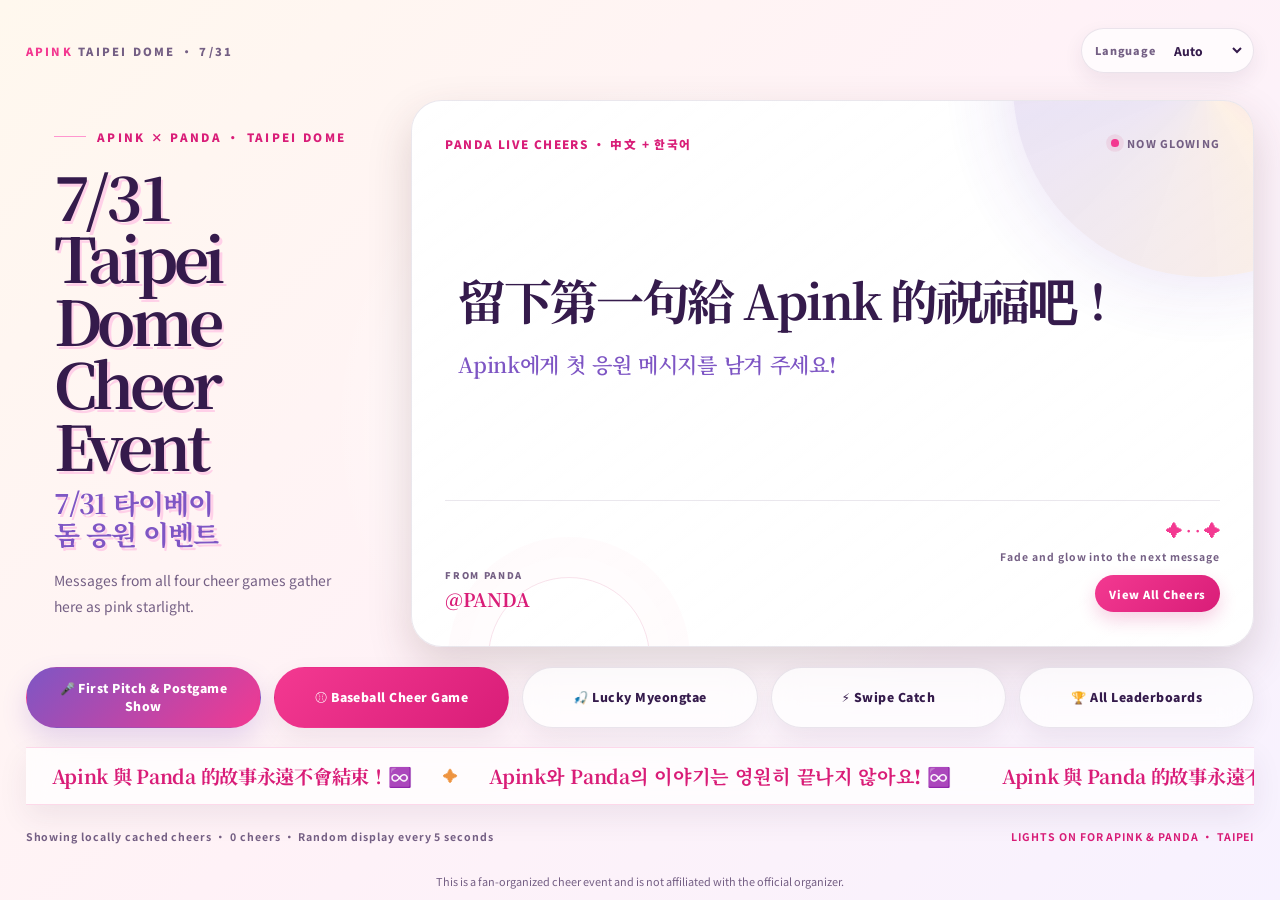
==== commit 0ddab4fc: "Add first pitch performance archive" ====
--- a/index.html
+++ b/index.html
@@ -14,7 +14,7 @@
       href="https://fonts.googleapis.com/css2?family=Noto+Sans+KR:wght@500;700;900&amp;family=Noto+Sans+TC:wght@500;700;900&amp;family=Noto+Serif+KR:wght@600;700&amp;family=Noto+Serif+TC:wght@600;700&amp;family=Outfit:wght@500;700;900&amp;display=swap"
       rel="stylesheet"
     />
-    <link rel="stylesheet" href="./cheer-wall.css?v=20260727-6" />
+    <link rel="stylesheet" href="./cheer-wall.css?v=20260802-1" />
   </head>
   <body class="cheer-home-page">
     <a class="skip-link" id="homeSkipLink" href="#currentCheer">跳至目前應援留言</a>
@@ -114,7 +114,8 @@
         </div>
       </main>
 
-      <nav class="cheer-site-nav" id="homeSiteNav" aria-label="應援活動遊戲導覽">
+      <nav class="cheer-site-nav" id="homeSiteNav" aria-label="應援活動導覽">
+        <a class="cheer-nav-link cheer-nav-link--event" id="homePerformanceLink" href="./performance.html">🎤 開球及賽後表演</a>
         <a class="cheer-nav-link cheer-nav-link--primary" id="homeBaseballLink" href="./baseball.html">⚾ 棒球應援遊戲</a>
         <a class="cheer-nav-link" id="homeFishLink" href="./fish.html">🎣 幸運明太魚</a>
         <a class="cheer-nav-link" id="homeSwipeLink" href="./fish-swipe.html">⚡ 快手捕獲戰</a>
@@ -144,6 +145,6 @@
       本活動為粉絲自發性應援，與官方主辦單位無關。
     </p>
 
-    <script src="./support.js?v=20260727-4" defer></script>
+    <script src="./support.js?v=20260802-1" defer></script>
   </body>
 </html>
--- a/cheer-wall.css
+++ b/cheer-wall.css
@@ -160,7 +160,7 @@
 
 .cheer-site-nav {
   display: grid;
-  grid-template-columns: repeat(4, minmax(0, 1fr));
+  grid-template-columns: repeat(5, minmax(0, 1fr));
   gap: clamp(0.55rem, 1vw, 0.9rem);
 }
 
@@ -198,6 +198,13 @@
   border-color: transparent;
 }
 
+.cheer-nav-link--event {
+  color: #fff;
+  background: linear-gradient(135deg, var(--cheer-lavender-500), var(--cheer-pink-500));
+  border-color: transparent;
+  box-shadow: 0 12px 26px rgb(126 86 196 / 20%);
+}
+
 .cheer-mini-brand {
   margin: 0;
   color: var(--cheer-ink-soft);
